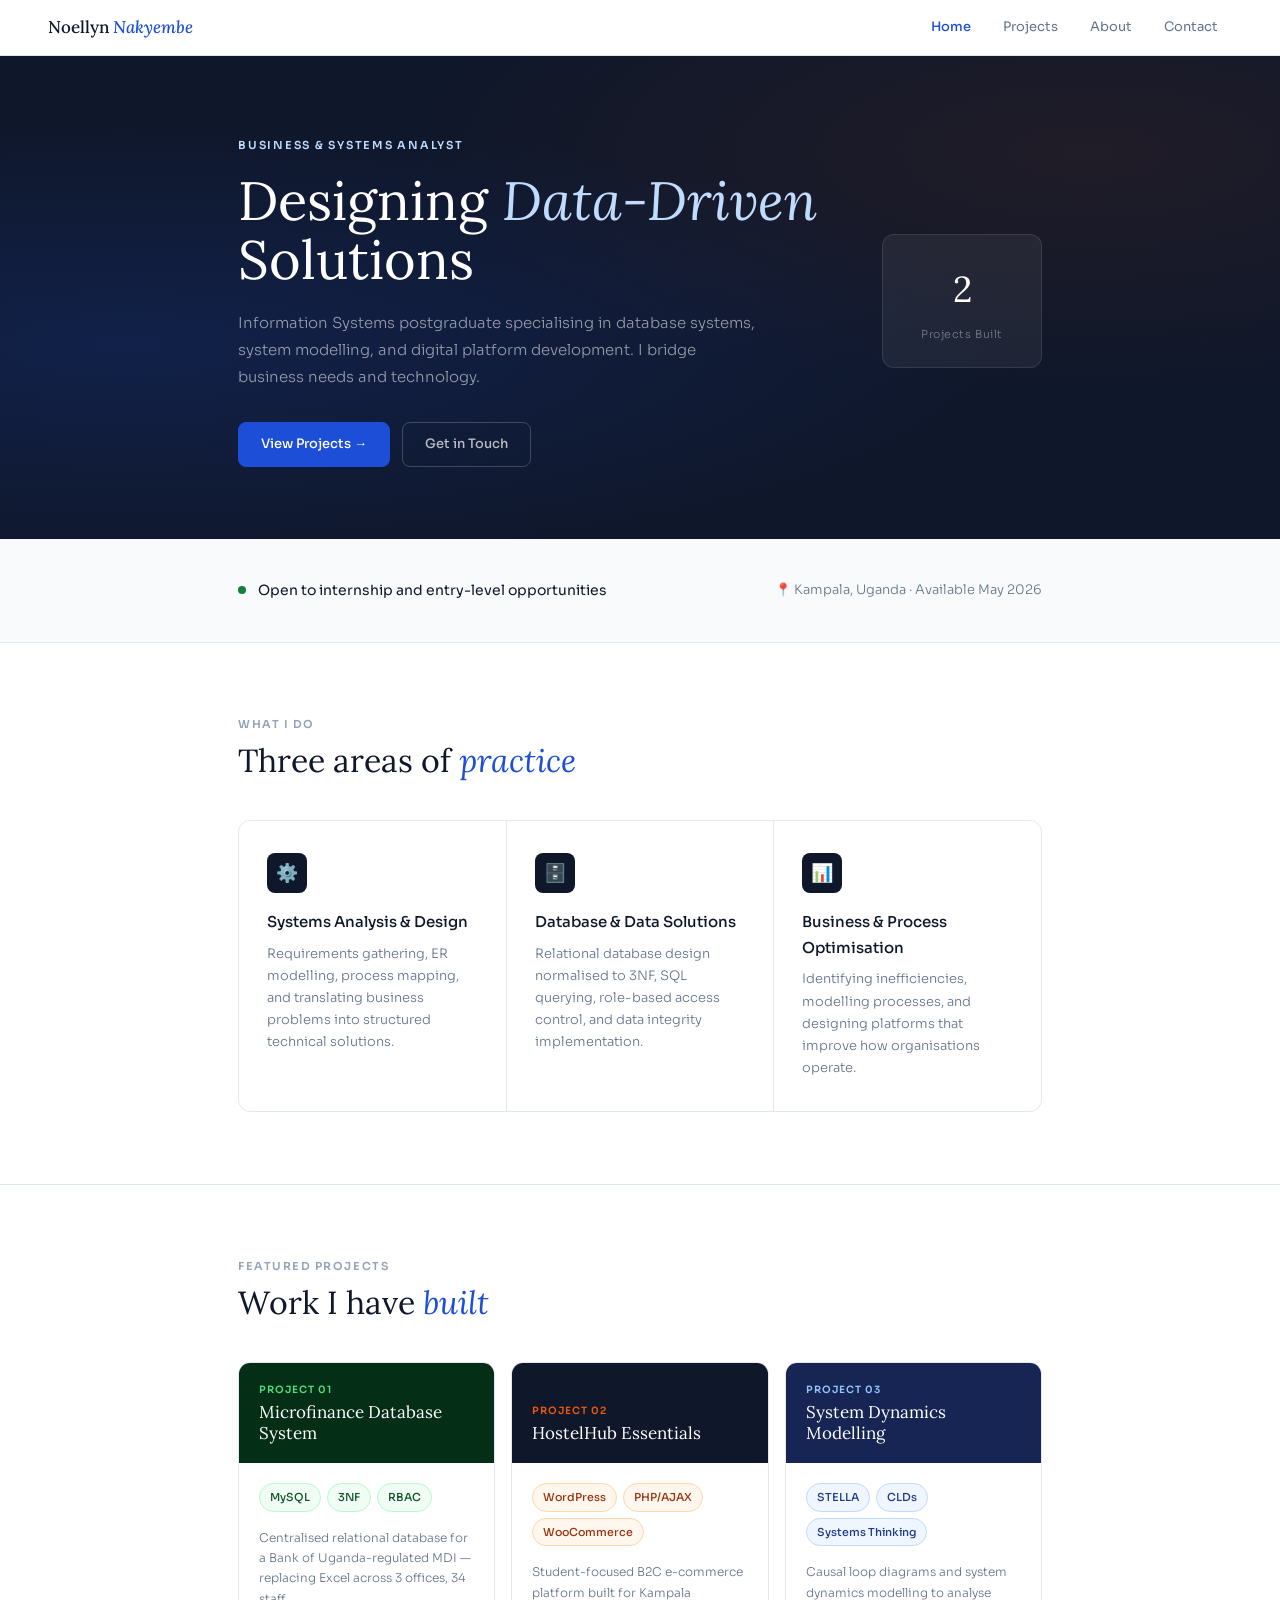
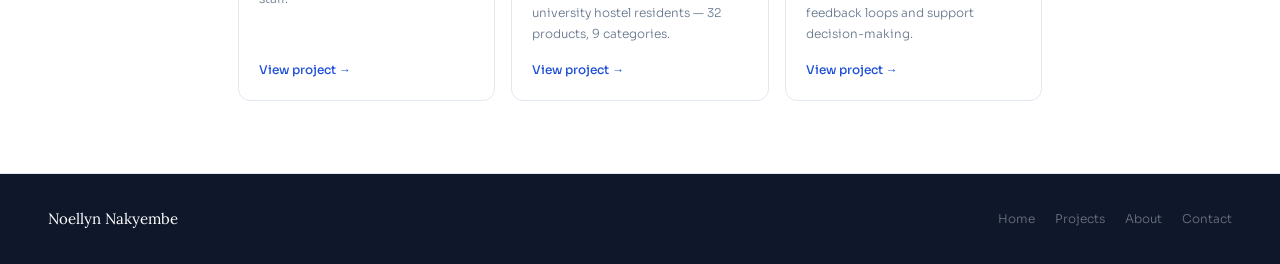
==== index.html @ 9d8ba5a0 "Add portfolio website files" ====
<!DOCTYPE html>
<html lang="en">
<head>
<meta charset="UTF-8">
<meta name="viewport" content="width=device-width, initial-scale=1.0">
<title>Noellyn Nakyembe — Business & Systems Analyst</title>
<link rel="stylesheet" href="style.css">
<style>
/* ── HERO ── */
.hero {
  background: var(--navy);
  padding: 80px 0 72px;
  position: relative;
  overflow: hidden;
}
.hero::before {
  content: '';
  position: absolute; inset: 0;
  background:
    radial-gradient(ellipse at 10% 60%, rgba(29,78,216,0.18) 0%, transparent 55%),
    radial-gradient(ellipse at 85% 20%, rgba(234,88,12,0.08) 0%, transparent 45%);
}
.hero-inner {
  position: relative;
  max-width: 900px; margin: 0 auto; padding: 0 48px;
  display: grid; grid-template-columns: 1fr auto;
  gap: 40px; align-items: center;
}
.hero-role {
  font-size: 11px; font-weight: 600;
  letter-spacing: 0.16em; text-transform: uppercase;
  color: var(--blue-mid); margin-bottom: 16px;
}
.hero h1 {
  font-family: var(--serif);
  font-size: clamp(36px, 6vw, 54px);
  font-weight: 400; color: white;
  line-height: 1.1; margin-bottom: 20px;
}
.hero h1 em { font-style: italic; color: var(--blue-mid); }
.hero-intro {
  font-size: 15px; color: rgba(255,255,255,0.55);
  line-height: 1.8; max-width: 520px;
  font-weight: 300; margin-bottom: 32px;
}
.hero-cta { display: flex; gap: 12px; flex-wrap: wrap; }
.btn {
  display: inline-flex; align-items: center; gap: 8px;
  padding: 10px 22px; border-radius: 8px;
  font-size: 13px; font-weight: 500;
  text-decoration: none; transition: all 0.2s;
  font-family: var(--sans);
}
.btn-primary {
  background: var(--blue); color: white; border: 1px solid var(--blue);
}
.btn-primary:hover { background: #1e40af; }
.btn-outline {
  background: transparent; color: rgba(255,255,255,0.7);
  border: 1px solid rgba(255,255,255,0.2);
}
.btn-outline:hover { border-color: rgba(255,255,255,0.5); color: white; }

.hero-badge {
  background: rgba(255,255,255,0.06);
  border: 1px solid rgba(255,255,255,0.1);
  border-radius: 12px;
  padding: 24px;
  text-align: center;
  min-width: 160px;
}
.hero-badge-num {
  font-family: var(--serif);
  font-size: 36px; color: white; display: block;
}
.hero-badge-label {
  font-size: 11px; color: rgba(255,255,255,0.4);
  letter-spacing: 0.05em; margin-top: 4px; display: block;
}

/* ── WHAT I DO ── */
.what-i-do { padding: 72px 0; border-bottom: 1px solid var(--border); }
.services-grid {
  display: grid; grid-template-columns: repeat(3, 1fr);
  gap: 1px; background: var(--border);
  border: 1px solid var(--border); border-radius: 12px; overflow: hidden;
}
.service-item {
  background: white;
  padding: 32px 28px;
  transition: background 0.2s;
}
.service-item:hover { background: var(--blue-light); }
.service-icon {
  width: 40px; height: 40px; border-radius: 8px;
  background: var(--navy); display: flex;
  align-items: center; justify-content: center;
  font-size: 18px; margin-bottom: 16px;
}
.service-title {
  font-size: 15px; font-weight: 500;
  color: var(--navy); margin-bottom: 8px;
}
.service-desc { font-size: 13px; color: var(--text-muted); line-height: 1.7; }

/* ── PROJECTS PREVIEW ── */
.projects-preview { padding: 72px 0; border-bottom: 1px solid var(--border); }
.project-cards-grid {
  display: grid; grid-template-columns: repeat(3, 1fr);
  gap: 16px;
}
.project-preview-card {
  border: 1px solid var(--border); border-radius: 12px;
  overflow: hidden; text-decoration: none;
  background: white; transition: all 0.2s;
  display: flex; flex-direction: column;
}
.project-preview-card:hover {
  border-color: var(--blue-mid);
  transform: translateY(-3px);
}
.ppc-header {
  padding: 20px; height: 100px;
  display: flex; align-items: flex-end;
}
.ppc-header-navy  { background: var(--navy); }
.ppc-header-green { background: #052e16; }
.ppc-header-blue  { background: #172554; }
.ppc-num {
  font-size: 10px; font-weight: 600; letter-spacing: 0.1em;
  text-transform: uppercase; display: block; margin-bottom: 4px;
}
.ppc-num-orange { color: var(--orange); }
.ppc-num-green  { color: #4ade80; }
.ppc-num-blue   { color: #93c5fd; }
.ppc-title {
  font-family: var(--serif); font-size: 17px;
  color: white; font-weight: 400; line-height: 1.2;
}
.ppc-body { padding: 20px; flex: 1; display: flex; flex-direction: column; }
.ppc-desc {
  font-size: 12px; color: var(--text-muted);
  line-height: 1.7; flex: 1; margin-bottom: 16px;
}
.ppc-link {
  font-size: 12px; font-weight: 500; color: var(--blue);
  display: flex; align-items: center; gap: 4px;
}

/* ── STATUS BAR ── */
.status-bar {
  padding: 40px 0;
  background: var(--surface);
  border-bottom: 1px solid var(--border);
}
.status-inner {
  display: flex; align-items: center;
  justify-content: space-between; flex-wrap: wrap; gap: 16px;
}
.status-left { display: flex; align-items: center; gap: 12px; }
.status-dot {
  width: 8px; height: 8px; border-radius: 50%;
  background: var(--green);
  animation: pulse 2s infinite;
}
@keyframes pulse {
  0%, 100% { opacity: 1; }
  50% { opacity: 0.4; }
}
.status-text { font-size: 14px; color: var(--text); font-weight: 400; }
.status-location { font-size: 13px; color: var(--text-muted); }

@media (max-width: 680px) {
  .hero-inner { grid-template-columns: 1fr; }
  .hero-badge { display: none; }
  .hero-inner { padding: 0 20px; }
  .services-grid { grid-template-columns: 1fr; }
  .project-cards-grid { grid-template-columns: 1fr; }
}
</style>
</head>
<body>

<nav class="site-nav">
  <a href="index.html" class="nav-logo">Noellyn <span>Nakyembe</span></a>
  <div class="nav-links">
    <a href="index.html" class="active">Home</a>
    <a href="projects.html">Projects</a>
    <a href="about.html">About</a>
    <a href="contact.html">Contact</a>
  </div>
</nav>

<!-- HERO -->
<section class="hero">
  <div class="hero-inner">
    <div class="fade-up">
      <div class="hero-role">Business &amp; Systems Analyst</div>
      <h1>Designing <em>Data-Driven</em> Solutions</h1>
      <p class="hero-intro">
        Information Systems postgraduate specialising in database systems, system modelling, and digital platform development. I bridge business needs and technology.
      </p>
      <div class="hero-cta">
        <a href="projects.html" class="btn btn-primary">View Projects →</a>
        <a href="contact.html" class="btn btn-outline">Get in Touch</a>
      </div>
    </div>
    <div class="hero-badge fade-up-2">
      <span class="hero-badge-num">2</span>
      <span class="hero-badge-label">Projects Built</span>
    </div>
  </div>
</section>

<!-- STATUS BAR -->
<div class="status-bar">
  <div class="container">
    <div class="status-inner">
      <div class="status-left">
        <div class="status-dot"></div>
        <span class="status-text">Open to internship and entry-level opportunities</span>
      </div>
      <span class="status-location">📍 Kampala, Uganda · Available May 2026</span>
    </div>
  </div>
</div>

<!-- WHAT I DO -->
<section class="what-i-do">
  <div class="container">
    <div class="section-label">What I Do</div>
    <div class="section-title">Three areas of <em>practice</em></div>
    <div class="services-grid">
      <div class="service-item">
        <div class="service-icon">⚙️</div>
        <div class="service-title">Systems Analysis &amp; Design</div>
        <p class="service-desc">Requirements gathering, ER modelling, process mapping, and translating business problems into structured technical solutions.</p>
      </div>
      <div class="service-item">
        <div class="service-icon">🗄️</div>
        <div class="service-title">Database &amp; Data Solutions</div>
        <p class="service-desc">Relational database design normalised to 3NF, SQL querying, role-based access control, and data integrity implementation.</p>
      </div>
      <div class="service-item">
        <div class="service-icon">📊</div>
        <div class="service-title">Business &amp; Process Optimisation</div>
        <p class="service-desc">Identifying inefficiencies, modelling processes, and designing platforms that improve how organisations operate.</p>
      </div>
    </div>
  </div>
</section>

<!-- PROJECTS PREVIEW -->
<section class="projects-preview">
  <div class="container">
    <div class="section-label">Featured Projects</div>
    <div class="section-title">Work I have <em>built</em></div>
    <div class="project-cards-grid">

      <a href="project-microfinance.html" class="project-preview-card fade-up">
        <div class="ppc-header ppc-header-green">
          <div>
            <span class="ppc-num ppc-num-green">Project 01</span>
            <div class="ppc-title">Microfinance Database System</div>
          </div>
        </div>
        <div class="ppc-body">
          <div class="tag-row">
            <span class="tag tag-green">MySQL</span>
            <span class="tag tag-green">3NF</span>
            <span class="tag tag-green">RBAC</span>
          </div>
          <p class="ppc-desc">Centralised relational database for a Bank of Uganda-regulated MDI — replacing Excel across 3 offices, 34 staff.</p>
          <span class="ppc-link">View project →</span>
        </div>
      </a>

      <a href="project-hostelhub.html" class="project-preview-card fade-up-2">
        <div class="ppc-header ppc-header-navy">
          <div>
            <span class="ppc-num ppc-num-orange">Project 02</span>
            <div class="ppc-title">HostelHub Essentials</div>
          </div>
        </div>
        <div class="ppc-body">
          <div class="tag-row">
            <span class="tag tag-orange">WordPress</span>
            <span class="tag tag-orange">PHP/AJAX</span>
            <span class="tag tag-orange">WooCommerce</span>
          </div>
          <p class="ppc-desc">Student-focused B2C e-commerce platform built for Kampala university hostel residents — 32 products, 9 categories.</p>
          <span class="ppc-link">View project →</span>
        </div>
      </a>

      <a href="project-modeling.html" class="project-preview-card fade-up-3">
        <div class="ppc-header ppc-header-blue">
          <div>
            <span class="ppc-num ppc-num-blue">Project 03</span>
            <div class="ppc-title">System Dynamics Modelling</div>
          </div>
        </div>
        <div class="ppc-body">
          <div class="tag-row">
            <span class="tag tag-blue">STELLA</span>
            <span class="tag tag-blue">CLDs</span>
            <span class="tag tag-blue">Systems Thinking</span>
          </div>
          <p class="ppc-desc">Causal loop diagrams and system dynamics modelling to analyse feedback loops and support decision-making.</p>
          <span class="ppc-link">View project →</span>
        </div>
      </a>

    </div>
  </div>
</section>

<footer>
  <span class="footer-name">Noellyn Nakyembe</span>
  <div class="footer-links">
    <a href="index.html">Home</a>
    <a href="projects.html">Projects</a>
    <a href="about.html">About</a>
    <a href="contact.html">Contact</a>
  </div>
</footer>

</body>
</html>
---- style.css ----
@import url('https://fonts.googleapis.com/css2?family=Sora:wght@300;400;500;600&family=Lora:ital,wght@0,400;0,500;1,400&family=JetBrains+Mono:wght@400;500&display=swap');

*, *::before, *::after { box-sizing: border-box; margin: 0; padding: 0; }

:root {
  --navy:        #0f172a;
  --navy-mid:    #1e293b;
  --navy-soft:   #334155;
  --blue:        #1d4ed8;
  --blue-light:  #eff6ff;
  --blue-mid:    #bfdbfe;
  --orange:      #ea580c;
  --orange-light:#fff7ed;
  --orange-mid:  #fed7aa;
  --green:       #15803d;
  --green-light: #f0fdf4;
  --green-mid:   #bbf7d0;
  --text:        #0f172a;
  --text-muted:  #64748b;
  --text-light:  #94a3b8;
  --border:      #e2e8f0;
  --surface:     #f8fafc;
  --white:       #ffffff;
  --mono:        'JetBrains Mono', monospace;
  --serif:       'Lora', serif;
  --sans:        'Sora', sans-serif;
}

html { scroll-behavior: smooth; }
body {
  font-family: var(--sans);
  background: var(--white);
  color: var(--text);
  line-height: 1.7;
  font-size: 15px;
  font-weight: 300;
}

/* ── GLOBAL NAV ── */
.site-nav {
  position: sticky; top: 0; z-index: 200;
  background: rgba(255,255,255,0.95);
  backdrop-filter: blur(8px);
  border-bottom: 1px solid var(--border);
  padding: 0 48px;
  display: flex;
  align-items: center;
  justify-content: space-between;
  height: 56px;
}
.nav-logo {
  font-family: var(--serif);
  font-size: 17px;
  color: var(--navy);
  text-decoration: none;
  font-weight: 500;
}
.nav-logo span { color: var(--blue); font-style: italic; }
.nav-links { display: flex; gap: 4px; }
.nav-links a {
  font-size: 13px;
  font-weight: 400;
  color: var(--text-muted);
  text-decoration: none;
  padding: 6px 14px;
  border-radius: 6px;
  transition: all 0.15s;
}
.nav-links a:hover { background: var(--surface); color: var(--text); }
.nav-links a.active { color: var(--blue); font-weight: 500; }

/* ── LAYOUT ── */
.container { max-width: 900px; margin: 0 auto; padding: 0 48px; }
.container-wide { max-width: 1100px; margin: 0 auto; padding: 0 48px; }

/* ── SECTION LABELS ── */
.section-label {
  font-size: 11px;
  font-weight: 600;
  letter-spacing: 0.14em;
  text-transform: uppercase;
  color: var(--text-light);
  margin-bottom: 8px;
}
.section-title {
  font-family: var(--serif);
  font-size: 32px;
  font-weight: 400;
  color: var(--navy);
  margin-bottom: 40px;
  line-height: 1.2;
}
.section-title em { font-style: italic; color: var(--blue); }

/* ── TAGS / PILLS ── */
.tag-row { display: flex; flex-wrap: wrap; gap: 6px; margin-bottom: 16px; }
.tag {
  font-size: 11px; font-weight: 500;
  padding: 4px 10px; border-radius: 20px; border: 1px solid;
}
.tag-blue   { background: var(--blue-light);   color: #1e3a8a; border-color: var(--blue-mid); }
.tag-orange { background: var(--orange-light);  color: #9a3412; border-color: var(--orange-mid); }
.tag-green  { background: var(--green-light);   color: #14532d; border-color: var(--green-mid); }
.tag-gray   { background: var(--surface);       color: var(--navy-soft); border-color: var(--border); }

/* ── CALLOUTS ── */
.callout {
  border-radius: 10px; padding: 14px 18px;
  font-size: 13px; display: flex;
  align-items: flex-start; gap: 12px;
  border-left: 3px solid;
}
.callout-icon { font-size: 15px; flex-shrink: 0; margin-top: 1px; }
.callout-blue   { background: var(--blue-light);   border-color: var(--blue);   color: #1e3a8a; }
.callout-green  { background: var(--green-light);  border-color: var(--green);  color: #14532d; }
.callout-orange { background: var(--orange-light); border-color: var(--orange); color: #9a3412; }
.callout-gray   { background: var(--surface);      border-color: var(--border); color: var(--text-muted); }

/* ── CODE BLOCK ── */
.code-block {
  background: #0d1117; border-radius: 10px;
  padding: 18px 22px; overflow-x: auto;
}
.code-block pre {
  font-family: var(--mono); font-size: 12px;
  line-height: 1.75; color: #e6edf3;
}
.sql-kw  { color: #ff7b72; }
.sql-str { color: #a5d6ff; }
.sql-cm  { color: #8b949e; font-style: italic; }

/* ── SCREENSHOT SLOT ── */
.screenshot-slot {
  background: var(--surface); border: 1px dashed var(--border);
  border-radius: 10px; height: 220px;
  display: flex; flex-direction: column;
  align-items: center; justify-content: center;
  gap: 8px; overflow: hidden;
}
.screenshot-slot img { width: 100%; height: 100%; object-fit: cover; object-position: top; }
.screenshot-slot span { font-size: 12px; color: var(--text-light); }

/* ── FOOTER ── */
footer {
  background: var(--navy); padding: 32px 48px;
  display: flex; align-items: center; justify-content: space-between;
  flex-wrap: wrap; gap: 16px;
}
footer .footer-name { font-family: var(--serif); color: white; font-size: 15px; }
footer .footer-links { display: flex; gap: 20px; }
footer .footer-links a {
  font-size: 12px; color: rgba(255,255,255,0.4);
  text-decoration: none; transition: color 0.2s;
}
footer .footer-links a:hover { color: rgba(255,255,255,0.8); }

/* ── ANIMATIONS ── */
@keyframes fadeUp {
  from { opacity: 0; transform: translateY(16px); }
  to   { opacity: 1; transform: translateY(0); }
}
.fade-up { animation: fadeUp 0.5s ease both; }
.fade-up-2 { animation: fadeUp 0.5s 0.1s ease both; }
.fade-up-3 { animation: fadeUp 0.5s 0.2s ease both; }

/* ── RESPONSIVE ── */
@media (max-width: 680px) {
  .container, .container-wide { padding: 0 20px; }
  .site-nav { padding: 0 20px; }
  footer { padding: 24px 20px; flex-direction: column; }
}
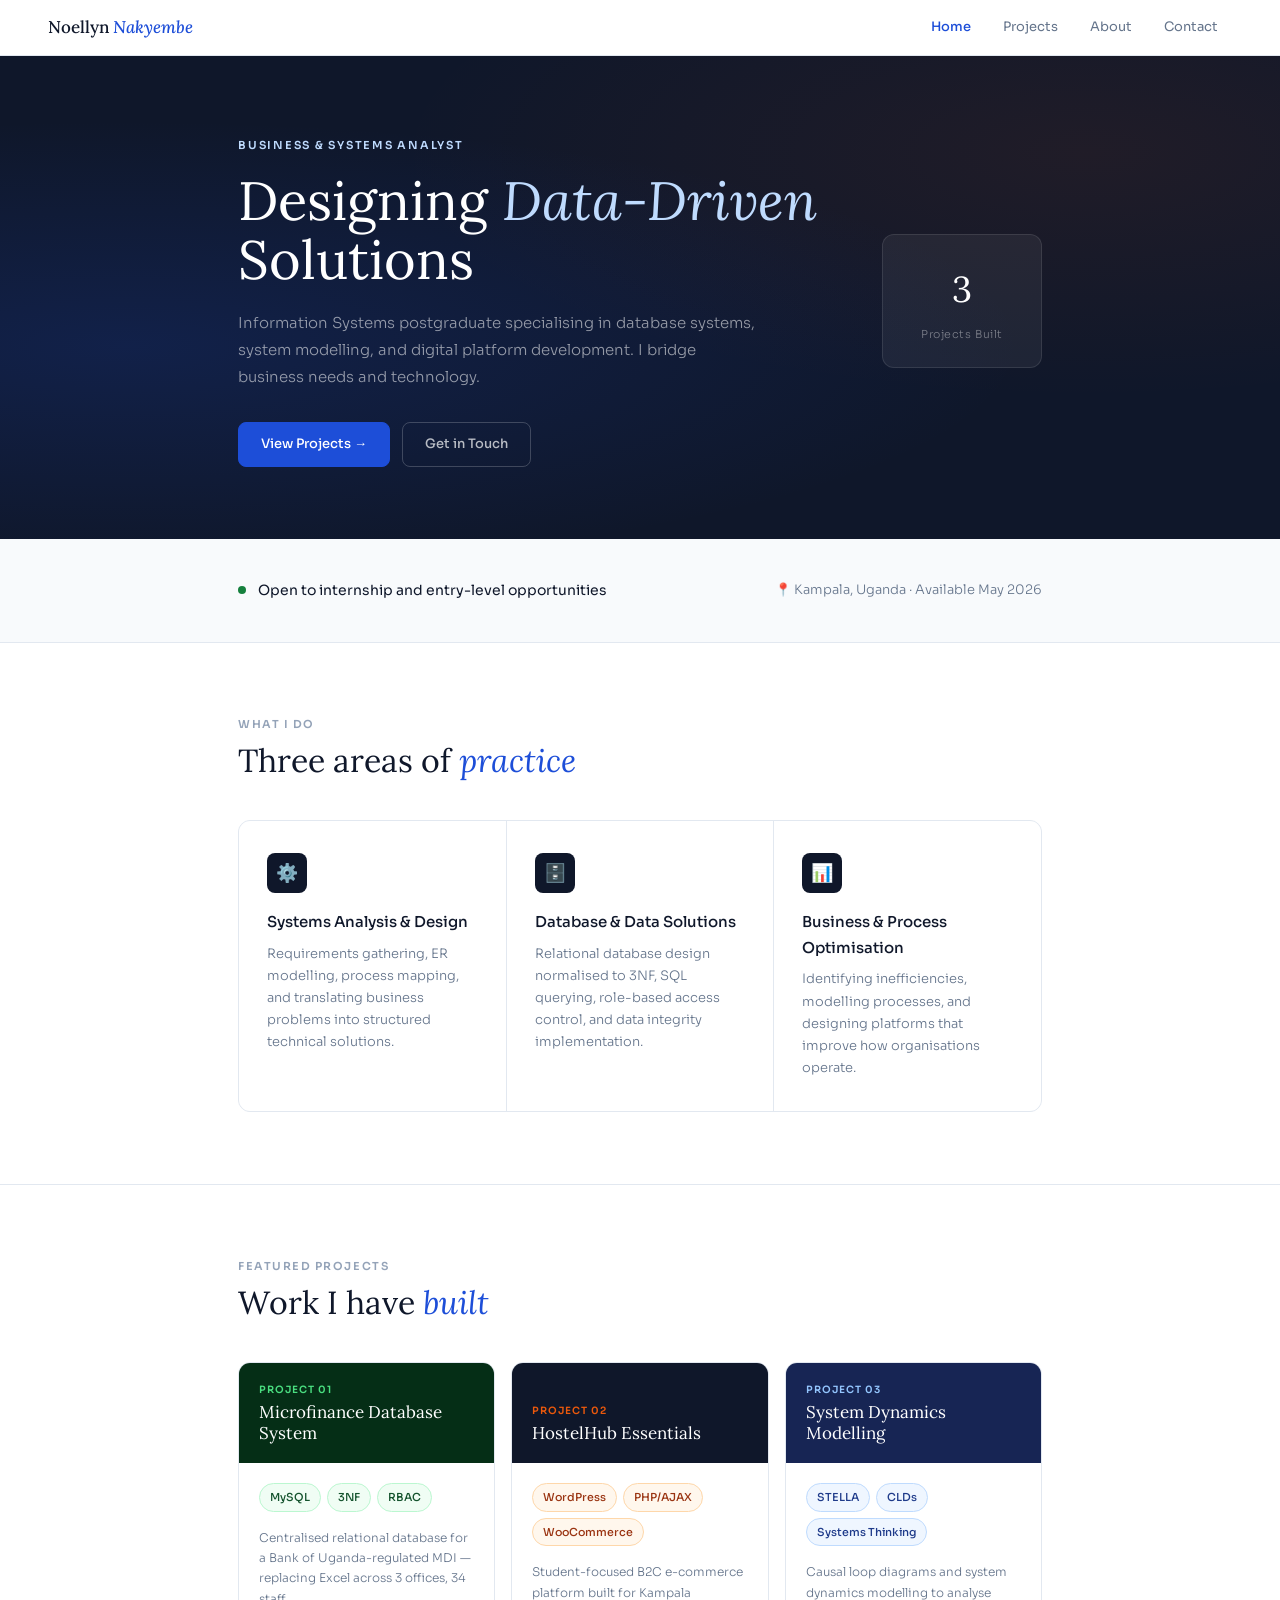
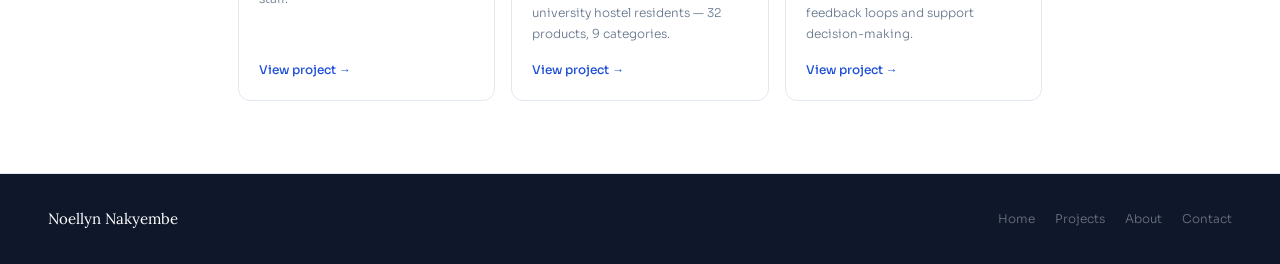
==== commit b107a852: "Update index.html" ====
--- a/index.html
+++ b/index.html
@@ -206,7 +206,7 @@
       </div>
     </div>
     <div class="hero-badge fade-up-2">
-      <span class="hero-badge-num">2</span>
+      <span class="hero-badge-num">3</span>
       <span class="hero-badge-label">Projects Built</span>
     </div>
   </div>
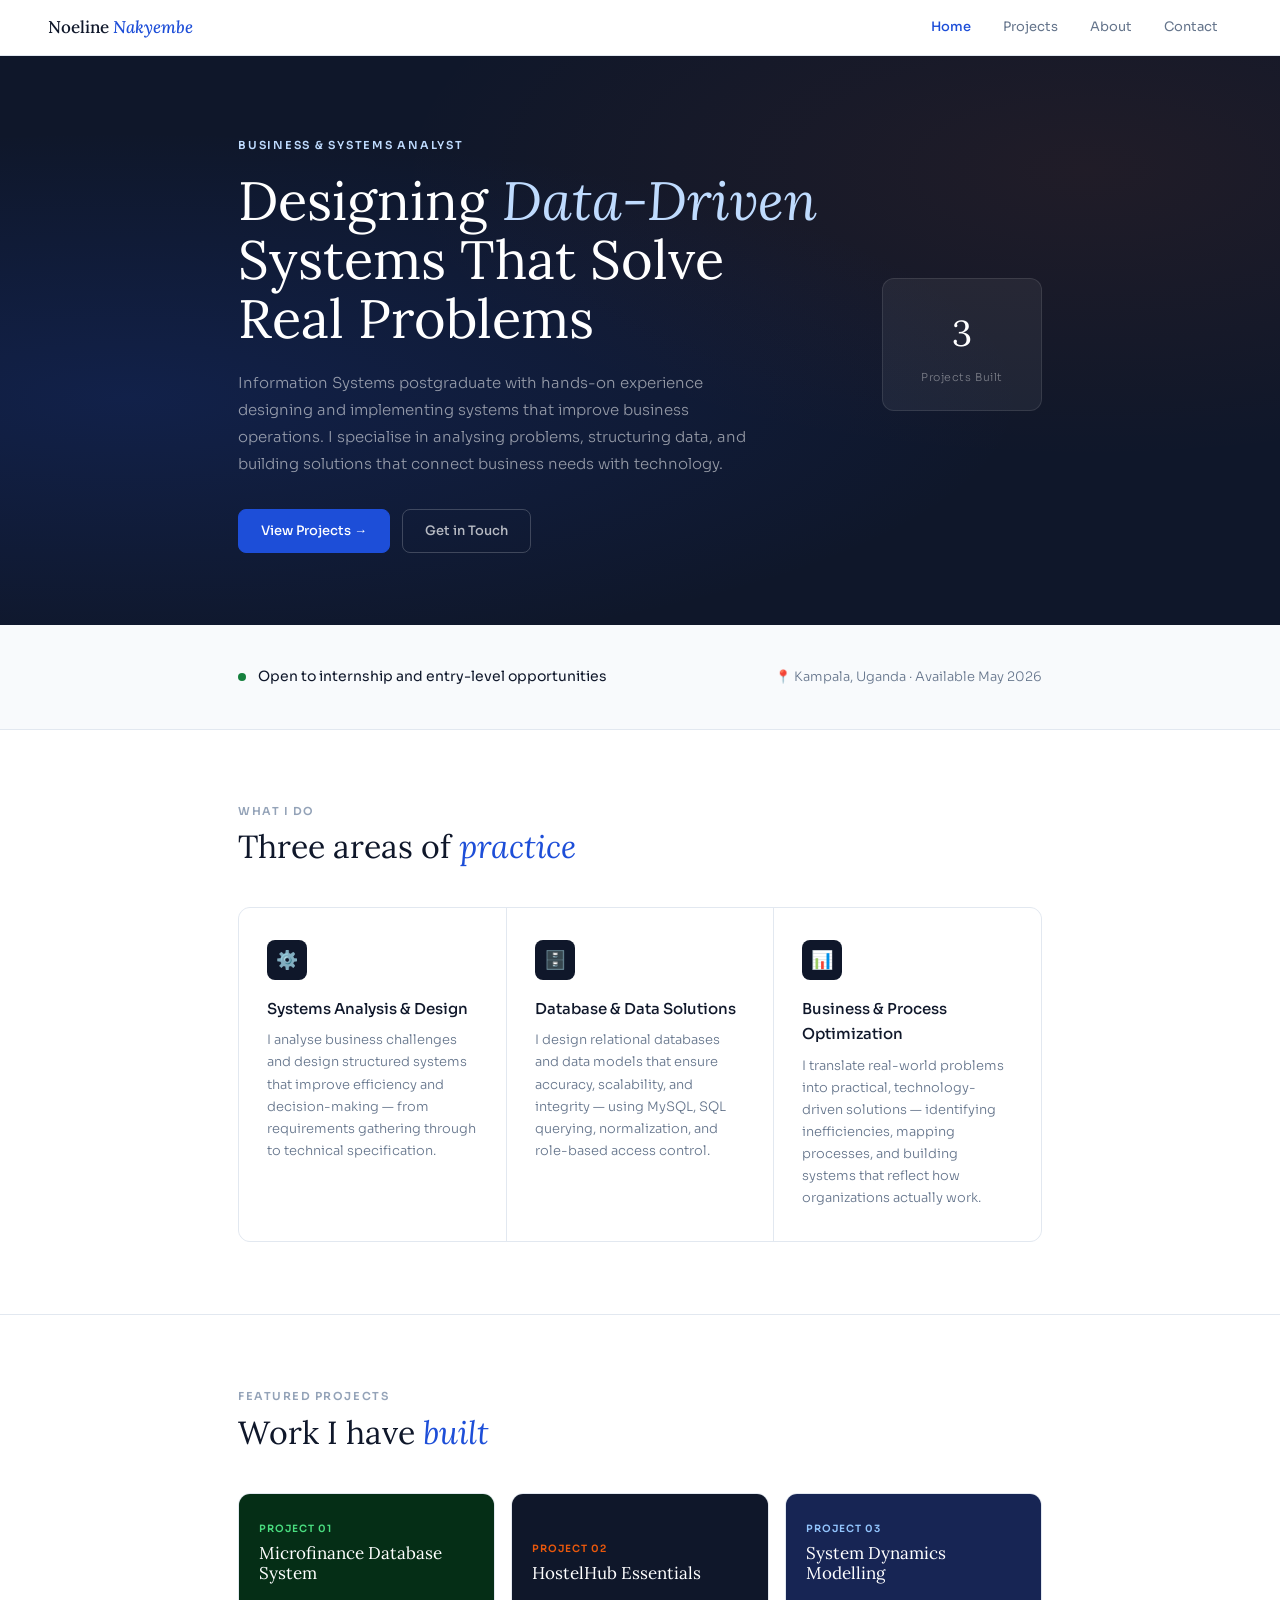
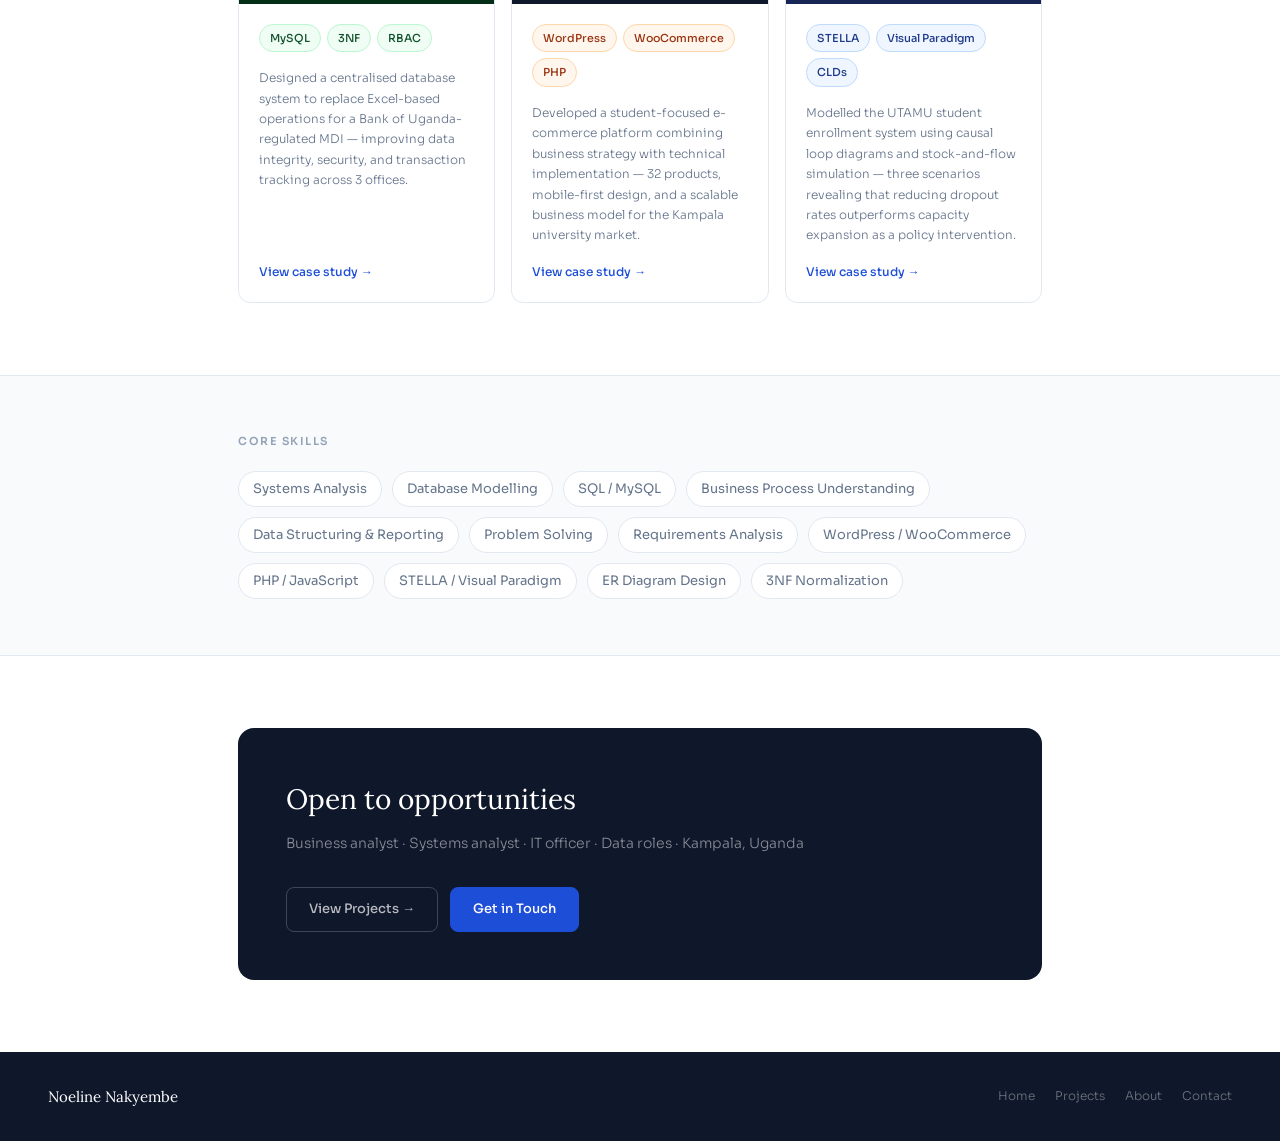
==== commit cbf72e1f: "Update index.html more confident and professional" ====
--- a/index.html
+++ b/index.html
@@ -3,15 +3,12 @@
 <head>
 <meta charset="UTF-8">
 <meta name="viewport" content="width=device-width, initial-scale=1.0">
-<title>Noellyn Nakyembe — Business & Systems Analyst</title>
+<title>Noeline Nakyembe — Business & Systems Analyst</title>
 <link rel="stylesheet" href="style.css">
 <style>
-/* ── HERO ── */
 .hero {
-  background: var(--navy);
-  padding: 80px 0 72px;
-  position: relative;
-  overflow: hidden;
+  background: var(--navy); padding: 80px 0 72px;
+  position: relative; overflow: hidden;
 }
 .hero::before {
   content: '';
@@ -51,138 +48,96 @@
   text-decoration: none; transition: all 0.2s;
   font-family: var(--sans);
 }
-.btn-primary {
-  background: var(--blue); color: white; border: 1px solid var(--blue);
-}
+.btn-primary { background: var(--blue); color: white; border: 1px solid var(--blue); }
 .btn-primary:hover { background: #1e40af; }
-.btn-outline {
-  background: transparent; color: rgba(255,255,255,0.7);
-  border: 1px solid rgba(255,255,255,0.2);
-}
+.btn-outline { background: transparent; color: rgba(255,255,255,0.7); border: 1px solid rgba(255,255,255,0.2); }
 .btn-outline:hover { border-color: rgba(255,255,255,0.5); color: white; }
 
 .hero-badge {
   background: rgba(255,255,255,0.06);
   border: 1px solid rgba(255,255,255,0.1);
-  border-radius: 12px;
-  padding: 24px;
-  text-align: center;
-  min-width: 160px;
-}
-.hero-badge-num {
-  font-family: var(--serif);
-  font-size: 36px; color: white; display: block;
-}
-.hero-badge-label {
-  font-size: 11px; color: rgba(255,255,255,0.4);
-  letter-spacing: 0.05em; margin-top: 4px; display: block;
-}
-
-/* ── WHAT I DO ── */
+  border-radius: 12px; padding: 24px;
+  text-align: center; min-width: 160px;
+}
+.hero-badge-num { font-family: var(--serif); font-size: 36px; color: white; display: block; }
+.hero-badge-label { font-size: 11px; color: rgba(255,255,255,0.4); letter-spacing: 0.05em; margin-top: 4px; display: block; }
+
+.status-bar { padding: 40px 0; background: var(--surface); border-bottom: 1px solid var(--border); }
+.status-inner { display: flex; align-items: center; justify-content: space-between; flex-wrap: wrap; gap: 16px; }
+.status-left { display: flex; align-items: center; gap: 12px; }
+.status-dot { width: 8px; height: 8px; border-radius: 50%; background: var(--green); animation: pulse 2s infinite; }
+@keyframes pulse { 0%, 100% { opacity: 1; } 50% { opacity: 0.4; } }
+.status-text { font-size: 14px; color: var(--text); font-weight: 400; }
+.status-location { font-size: 13px; color: var(--text-muted); }
+
 .what-i-do { padding: 72px 0; border-bottom: 1px solid var(--border); }
 .services-grid {
   display: grid; grid-template-columns: repeat(3, 1fr);
   gap: 1px; background: var(--border);
   border: 1px solid var(--border); border-radius: 12px; overflow: hidden;
 }
-.service-item {
-  background: white;
-  padding: 32px 28px;
-  transition: background 0.2s;
-}
+.service-item { background: white; padding: 32px 28px; transition: background 0.2s; }
 .service-item:hover { background: var(--blue-light); }
-.service-icon {
-  width: 40px; height: 40px; border-radius: 8px;
-  background: var(--navy); display: flex;
-  align-items: center; justify-content: center;
-  font-size: 18px; margin-bottom: 16px;
-}
-.service-title {
-  font-size: 15px; font-weight: 500;
-  color: var(--navy); margin-bottom: 8px;
-}
+.service-icon { width: 40px; height: 40px; border-radius: 8px; background: var(--navy); display: flex; align-items: center; justify-content: center; font-size: 18px; margin-bottom: 16px; }
+.service-title { font-size: 15px; font-weight: 500; color: var(--navy); margin-bottom: 8px; }
 .service-desc { font-size: 13px; color: var(--text-muted); line-height: 1.7; }
 
-/* ── PROJECTS PREVIEW ── */
 .projects-preview { padding: 72px 0; border-bottom: 1px solid var(--border); }
-.project-cards-grid {
-  display: grid; grid-template-columns: repeat(3, 1fr);
-  gap: 16px;
-}
+.project-cards-grid { display: grid; grid-template-columns: repeat(3, 1fr); gap: 16px; }
 .project-preview-card {
   border: 1px solid var(--border); border-radius: 12px;
   overflow: hidden; text-decoration: none;
   background: white; transition: all 0.2s;
   display: flex; flex-direction: column;
 }
-.project-preview-card:hover {
-  border-color: var(--blue-mid);
-  transform: translateY(-3px);
-}
-.ppc-header {
-  padding: 20px; height: 100px;
-  display: flex; align-items: flex-end;
-}
+.project-preview-card:hover { border-color: var(--blue-mid); transform: translateY(-3px); }
+.ppc-header { padding: 20px; height: 110px; display: flex; flex-direction: column; justify-content: flex-end; }
 .ppc-header-navy  { background: var(--navy); }
 .ppc-header-green { background: #052e16; }
 .ppc-header-blue  { background: #172554; }
-.ppc-num {
-  font-size: 10px; font-weight: 600; letter-spacing: 0.1em;
-  text-transform: uppercase; display: block; margin-bottom: 4px;
-}
+.ppc-num { font-size: 10px; font-weight: 600; letter-spacing: 0.1em; text-transform: uppercase; display: block; margin-bottom: 6px; }
 .ppc-num-orange { color: var(--orange); }
 .ppc-num-green  { color: #4ade80; }
 .ppc-num-blue   { color: #93c5fd; }
-.ppc-title {
-  font-family: var(--serif); font-size: 17px;
-  color: white; font-weight: 400; line-height: 1.2;
-}
+.ppc-title { font-family: var(--serif); font-size: 17px; color: white; font-weight: 400; line-height: 1.2; }
 .ppc-body { padding: 20px; flex: 1; display: flex; flex-direction: column; }
-.ppc-desc {
-  font-size: 12px; color: var(--text-muted);
-  line-height: 1.7; flex: 1; margin-bottom: 16px;
-}
-.ppc-link {
-  font-size: 12px; font-weight: 500; color: var(--blue);
-  display: flex; align-items: center; gap: 4px;
-}
-
-/* ── STATUS BAR ── */
-.status-bar {
-  padding: 40px 0;
-  background: var(--surface);
-  border-bottom: 1px solid var(--border);
-}
-.status-inner {
-  display: flex; align-items: center;
-  justify-content: space-between; flex-wrap: wrap; gap: 16px;
-}
-.status-left { display: flex; align-items: center; gap: 12px; }
-.status-dot {
-  width: 8px; height: 8px; border-radius: 50%;
-  background: var(--green);
-  animation: pulse 2s infinite;
-}
-@keyframes pulse {
-  0%, 100% { opacity: 1; }
-  50% { opacity: 0.4; }
-}
-.status-text { font-size: 14px; color: var(--text); font-weight: 400; }
-.status-location { font-size: 13px; color: var(--text-muted); }
+.ppc-desc { font-size: 12px; color: var(--text-muted); line-height: 1.7; flex: 1; margin-bottom: 16px; }
+.ppc-link { font-size: 12px; font-weight: 500; color: var(--blue); }
+
+.skills-strip { padding: 56px 0; background: var(--surface); border-bottom: 1px solid var(--border); }
+.skills-flex { display: flex; flex-wrap: wrap; gap: 10px; }
+.skill-chip {
+  background: white; border: 1px solid var(--border);
+  border-radius: 20px; padding: 6px 14px;
+  font-size: 13px; color: var(--text-muted);
+  font-weight: 400; transition: all 0.2s;
+}
+.skill-chip:hover { background: var(--blue-light); border-color: var(--blue-mid); color: var(--blue); }
+
+.cta-section { padding: 72px 0; }
+.cta-box {
+  background: var(--navy); border-radius: 16px;
+  padding: 48px; display: flex;
+  align-items: center; justify-content: space-between;
+  gap: 32px; flex-wrap: wrap;
+}
+.cta-box h2 { font-family: var(--serif); font-size: 28px; font-weight: 400; color: white; margin-bottom: 8px; }
+.cta-box p { font-size: 14px; color: rgba(255,255,255,0.5); }
+.cta-actions { display: flex; gap: 12px; flex-wrap: wrap; }
 
 @media (max-width: 680px) {
-  .hero-inner { grid-template-columns: 1fr; }
+  .hero-inner { grid-template-columns: 1fr; padding: 0 20px; }
   .hero-badge { display: none; }
-  .hero-inner { padding: 0 20px; }
   .services-grid { grid-template-columns: 1fr; }
   .project-cards-grid { grid-template-columns: 1fr; }
+  .cta-box { flex-direction: column; padding: 32px 24px; }
 }
 </style>
 </head>
 <body>
 
 <nav class="site-nav">
-  <a href="index.html" class="nav-logo">Noellyn <span>Nakyembe</span></a>
+  <a href="index.html" class="nav-logo">Noeline <span>Nakyembe</span></a>
   <div class="nav-links">
     <a href="index.html" class="active">Home</a>
     <a href="projects.html">Projects</a>
@@ -196,9 +151,9 @@
   <div class="hero-inner">
     <div class="fade-up">
       <div class="hero-role">Business &amp; Systems Analyst</div>
-      <h1>Designing <em>Data-Driven</em> Solutions</h1>
+      <h1>Designing <em>Data-Driven</em> Systems That Solve Real Problems</h1>
       <p class="hero-intro">
-        Information Systems postgraduate specialising in database systems, system modelling, and digital platform development. I bridge business needs and technology.
+        Information Systems postgraduate with hands-on experience designing and implementing systems that improve business operations. I specialise in analysing problems, structuring data, and building solutions that connect business needs with technology.
       </p>
       <div class="hero-cta">
         <a href="projects.html" class="btn btn-primary">View Projects →</a>
@@ -212,7 +167,7 @@
   </div>
 </section>
 
-<!-- STATUS BAR -->
+<!-- STATUS -->
 <div class="status-bar">
   <div class="container">
     <div class="status-inner">
@@ -234,23 +189,23 @@
       <div class="service-item">
         <div class="service-icon">⚙️</div>
         <div class="service-title">Systems Analysis &amp; Design</div>
-        <p class="service-desc">Requirements gathering, ER modelling, process mapping, and translating business problems into structured technical solutions.</p>
+        <p class="service-desc">I analyse business challenges and design structured systems that improve efficiency and decision-making — from requirements gathering through to technical specification.</p>
       </div>
       <div class="service-item">
         <div class="service-icon">🗄️</div>
         <div class="service-title">Database &amp; Data Solutions</div>
-        <p class="service-desc">Relational database design normalised to 3NF, SQL querying, role-based access control, and data integrity implementation.</p>
+        <p class="service-desc">I design relational databases and data models that ensure accuracy, scalability, and integrity — using MySQL, SQL querying, normalization, and role-based access control.</p>
       </div>
       <div class="service-item">
         <div class="service-icon">📊</div>
-        <div class="service-title">Business &amp; Process Optimisation</div>
-        <p class="service-desc">Identifying inefficiencies, modelling processes, and designing platforms that improve how organisations operate.</p>
-      </div>
-    </div>
-  </div>
-</section>
-
-<!-- PROJECTS PREVIEW -->
+        <div class="service-title">Business &amp; Process Optimization</div>
+        <p class="service-desc">I translate real-world problems into practical, technology-driven solutions — identifying inefficiencies, mapping processes, and building systems that reflect how organizations actually work.</p>
+      </div>
+    </div>
+  </div>
+</section>
+
+<!-- PROJECTS -->
 <section class="projects-preview">
   <div class="container">
     <div class="section-label">Featured Projects</div>
@@ -259,10 +214,8 @@
 
       <a href="project-microfinance.html" class="project-preview-card fade-up">
         <div class="ppc-header ppc-header-green">
-          <div>
-            <span class="ppc-num ppc-num-green">Project 01</span>
-            <div class="ppc-title">Microfinance Database System</div>
-          </div>
+          <span class="ppc-num ppc-num-green">Project 01</span>
+          <div class="ppc-title">Microfinance Database System</div>
         </div>
         <div class="ppc-body">
           <div class="tag-row">
@@ -270,44 +223,40 @@
             <span class="tag tag-green">3NF</span>
             <span class="tag tag-green">RBAC</span>
           </div>
-          <p class="ppc-desc">Centralised relational database for a Bank of Uganda-regulated MDI — replacing Excel across 3 offices, 34 staff.</p>
-          <span class="ppc-link">View project →</span>
+          <p class="ppc-desc">Designed a centralised database system to replace Excel-based operations for a Bank of Uganda-regulated MDI — improving data integrity, security, and transaction tracking across 3 offices.</p>
+          <span class="ppc-link">View case study →</span>
         </div>
       </a>
 
       <a href="project-hostelhub.html" class="project-preview-card fade-up-2">
         <div class="ppc-header ppc-header-navy">
-          <div>
-            <span class="ppc-num ppc-num-orange">Project 02</span>
-            <div class="ppc-title">HostelHub Essentials</div>
-          </div>
+          <span class="ppc-num ppc-num-orange">Project 02</span>
+          <div class="ppc-title">HostelHub Essentials</div>
         </div>
         <div class="ppc-body">
           <div class="tag-row">
             <span class="tag tag-orange">WordPress</span>
-            <span class="tag tag-orange">PHP/AJAX</span>
             <span class="tag tag-orange">WooCommerce</span>
+            <span class="tag tag-orange">PHP</span>
           </div>
-          <p class="ppc-desc">Student-focused B2C e-commerce platform built for Kampala university hostel residents — 32 products, 9 categories.</p>
-          <span class="ppc-link">View project →</span>
+          <p class="ppc-desc">Developed a student-focused e-commerce platform combining business strategy with technical implementation — 32 products, mobile-first design, and a scalable business model for the Kampala university market.</p>
+          <span class="ppc-link">View case study →</span>
         </div>
       </a>
 
       <a href="project-modeling.html" class="project-preview-card fade-up-3">
         <div class="ppc-header ppc-header-blue">
-          <div>
-            <span class="ppc-num ppc-num-blue">Project 03</span>
-            <div class="ppc-title">System Dynamics Modelling</div>
-          </div>
+          <span class="ppc-num ppc-num-blue">Project 03</span>
+          <div class="ppc-title">System Dynamics Modelling</div>
         </div>
         <div class="ppc-body">
           <div class="tag-row">
             <span class="tag tag-blue">STELLA</span>
+            <span class="tag tag-blue">Visual Paradigm</span>
             <span class="tag tag-blue">CLDs</span>
-            <span class="tag tag-blue">Systems Thinking</span>
           </div>
-          <p class="ppc-desc">Causal loop diagrams and system dynamics modelling to analyse feedback loops and support decision-making.</p>
-          <span class="ppc-link">View project →</span>
+          <p class="ppc-desc">Modelled the UTAMU student enrollment system using causal loop diagrams and stock-and-flow simulation — three scenarios revealing that reducing dropout rates outperforms capacity expansion as a policy intervention.</p>
+          <span class="ppc-link">View case study →</span>
         </div>
       </a>
 
@@ -315,8 +264,45 @@
   </div>
 </section>
 
+<!-- SKILLS STRIP -->
+<section class="skills-strip">
+  <div class="container">
+    <div class="section-label" style="margin-bottom:20px;">Core Skills</div>
+    <div class="skills-flex">
+      <span class="skill-chip">Systems Analysis</span>
+      <span class="skill-chip">Database Modelling</span>
+      <span class="skill-chip">SQL / MySQL</span>
+      <span class="skill-chip">Business Process Understanding</span>
+      <span class="skill-chip">Data Structuring & Reporting</span>
+      <span class="skill-chip">Problem Solving</span>
+      <span class="skill-chip">Requirements Analysis</span>
+      <span class="skill-chip">WordPress / WooCommerce</span>
+      <span class="skill-chip">PHP / JavaScript</span>
+      <span class="skill-chip">STELLA / Visual Paradigm</span>
+      <span class="skill-chip">ER Diagram Design</span>
+      <span class="skill-chip">3NF Normalization</span>
+    </div>
+  </div>
+</section>
+
+<!-- CTA -->
+<section class="cta-section">
+  <div class="container">
+    <div class="cta-box">
+      <div>
+        <h2>Open to opportunities</h2>
+        <p>Business analyst · Systems analyst · IT officer · Data roles · Kampala, Uganda</p>
+      </div>
+      <div class="cta-actions">
+        <a href="projects.html" class="btn btn-outline">View Projects →</a>
+        <a href="contact.html" class="btn btn-primary">Get in Touch</a>
+      </div>
+    </div>
+  </div>
+</section>
+
 <footer>
-  <span class="footer-name">Noellyn Nakyembe</span>
+  <span class="footer-name">Noeline Nakyembe</span>
   <div class="footer-links">
     <a href="index.html">Home</a>
     <a href="projects.html">Projects</a>
